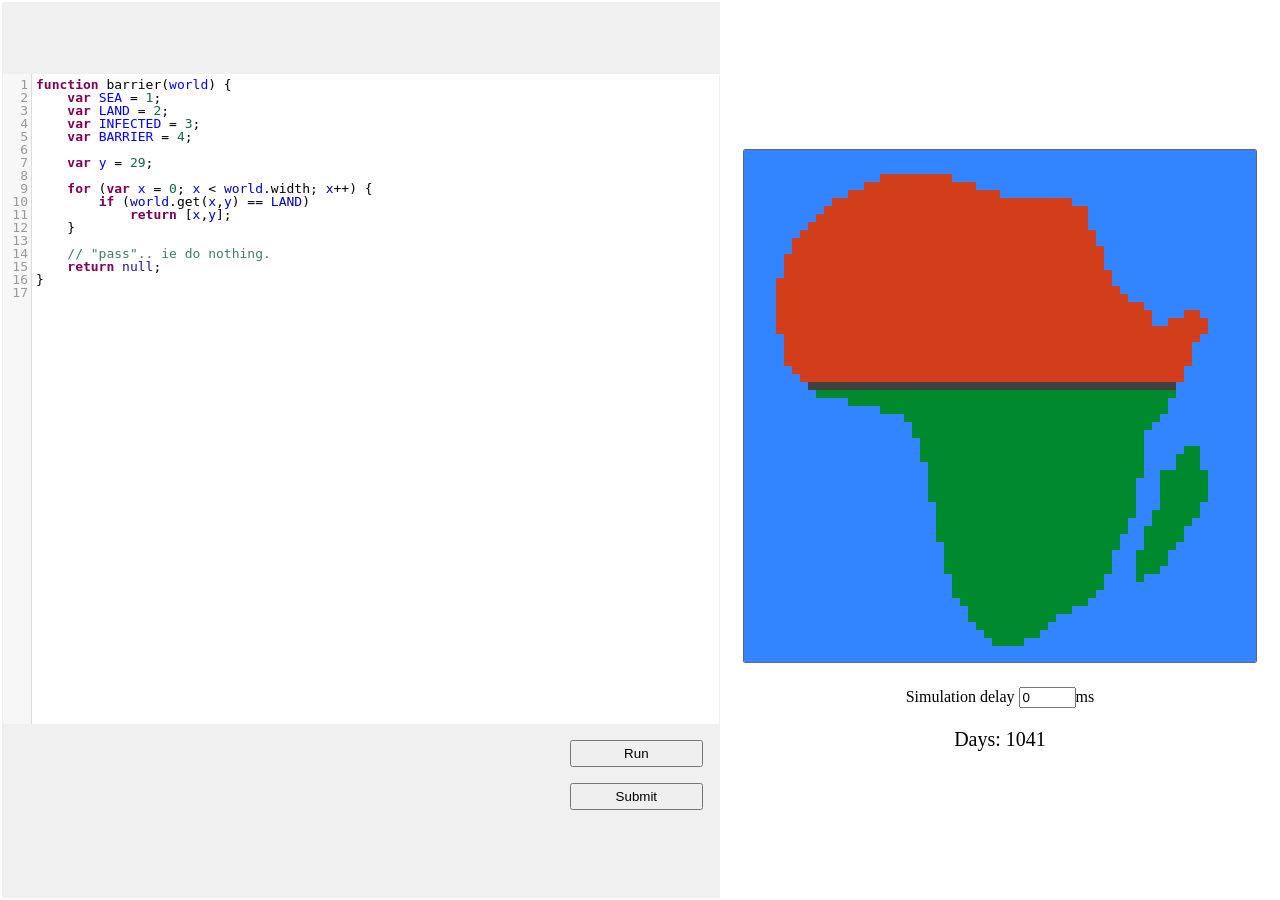
==== static/game.html @ 75bd3f2d "dd" ====
<!DOCTYPE HTML>

<head>
<script src='/static/jquery-2.0.3.min.js'></script>
<script src='/static/seedrandom.js'></script>
<script src='/static/engine.js'></script>
<script src='/static/codemirror/lib/codemirror.js'></script>
<script src='/static/codemirror/mode/javascript/javascript.js'></script>

<link rel="stylesheet" href="/static/develop.css"/>
<link rel="stylesheet" href="/static/codemirror/lib/codemirror.css">

<link rel="stylesheet" href="/static/codemirror/theme/ambiance.css">
<link rel="stylesheet" href="/static/codemirror/theme/eclipse.css">
<link rel="stylesheet" href="/static/codemirror/theme/elegant.css">
<link rel="stylesheet" href="/static/codemirror/theme/mdn-like.css">
<link rel="stylesheet" href="/static/codemirror/theme/monokai.css">
<link rel="stylesheet" href="/static/codemirror/theme/mbo.css">
<link rel="stylesheet" href="/static/codemirror/theme/neat.css">
<link rel="stylesheet" href="/static/codemirror/theme/neo.css">
<link rel="stylesheet" href="/static/codemirror/theme/paraiso-light.css">
<link rel="stylesheet" href="/static/codemirror/theme/xq-light.css">

</head>

<body onload="engine_onload()">
	<table style='height: 100%;'>
		<tr>
			<td class='codePane'>
				<textarea rows='200' id='codeArea'></textarea>
				<div class='btnDiv'><button id='run' class='btn'>Run</button></div>
				<div class='btnDiv'><button id='submit' class='btn'>Submit</button></div>
			</td>
			<td style='text-align: center'>
				<canvas id='map' class='map' width='512' height='512'></canvas>
				<div><label>Simulation delay <input id='pause' size='5' value='0'></input>ms</label></div>
				<div id='status' class='status'>&nbsp;</div>
			</td>
		</tr>
	</table>
</body>
---- static/develop.css ----
html {
	height: 100%;
}

body {
	height: 100%;
	margin: 0;
	padding: 0;
}

.codePane {
	width: 100em;			/* eats up all space not used by the other columns */
	height: 100%;
	background: #f0f0f0;
}

.map {
	margin: 20px;
	border: 1px solid #666;
	border-radius: 2px;
}

.btnDiv {
	text-align: right;
	margin: 1.0em;
}

.btn {
	height: 2.0em;
	width: 10em;
}

.status {
	margin: 1em;
	font-size: 15pt;
}
---- static/codemirror/lib/codemirror.css ----
/* BASICS */

.CodeMirror {
  /* Set height, width, borders, and global font properties here */
  font-family: monospace;
  height: 300px;
}
.CodeMirror-scroll {
  /* Set scrolling behaviour here */
  overflow: auto;
}

/* PADDING */

.CodeMirror-lines {
  padding: 4px 0; /* Vertical padding around content */
}
.CodeMirror pre {
  padding: 0 4px; /* Horizontal padding of content */
}

.CodeMirror-scrollbar-filler, .CodeMirror-gutter-filler {
  background-color: white; /* The little square between H and V scrollbars */
}

/* GUTTER */

.CodeMirror-gutters {
  border-right: 1px solid #ddd;
  background-color: #f7f7f7;
  white-space: nowrap;
}
.CodeMirror-linenumbers {}
.CodeMirror-linenumber {
  padding: 0 3px 0 5px;
  min-width: 20px;
  text-align: right;
  color: #999;
  -moz-box-sizing: content-box;
  box-sizing: content-box;
}

.CodeMirror-guttermarker { color: black; }
.CodeMirror-guttermarker-subtle { color: #999; }

/* CURSOR */

.CodeMirror div.CodeMirror-cursor {
  border-left: 1px solid black;
}
/* Shown when moving in bi-directional text */
.CodeMirror div.CodeMirror-secondarycursor {
  border-left: 1px solid silver;
}
.CodeMirror.cm-keymap-fat-cursor div.CodeMirror-cursor {
  width: auto;
  border: 0;
  background: #7e7;
}
.cm-animate-fat-cursor {
  width: auto;
  border: 0;
  -webkit-animation: blink 1.06s steps(1) infinite;
  -moz-animation: blink 1.06s steps(1) infinite;
  animation: blink 1.06s steps(1) infinite;
}
@-moz-keyframes blink {
  0% { background: #7e7; }
  50% { background: none; }
  100% { background: #7e7; }
}
@-webkit-keyframes blink {
  0% { background: #7e7; }
  50% { background: none; }
  100% { background: #7e7; }
}
@keyframes blink {
  0% { background: #7e7; }
  50% { background: none; }
  100% { background: #7e7; }
}

/* Can style cursor different in overwrite (non-insert) mode */
div.CodeMirror-overwrite div.CodeMirror-cursor {}

.cm-tab { display: inline-block; }

.CodeMirror-ruler {
  border-left: 1px solid #ccc;
  position: absolute;
}

/* DEFAULT THEME */

.cm-s-default .cm-keyword {color: #708;}
.cm-s-default .cm-atom {color: #219;}
.cm-s-default .cm-number {color: #164;}
.cm-s-default .cm-def {color: #00f;}
.cm-s-default .cm-variable,
.cm-s-default .cm-punctuation,
.cm-s-default .cm-property,
.cm-s-default .cm-operator {}
.cm-s-default .cm-variable-2 {color: #05a;}
.cm-s-default .cm-variable-3 {color: #085;}
.cm-s-default .cm-comment {color: #a50;}
.cm-s-default .cm-string {color: #a11;}
.cm-s-default .cm-string-2 {color: #f50;}
.cm-s-default .cm-meta {color: #555;}
.cm-s-default .cm-qualifier {color: #555;}
.cm-s-default .cm-builtin {color: #30a;}
.cm-s-default .cm-bracket {color: #997;}
.cm-s-default .cm-tag {color: #170;}
.cm-s-default .cm-attribute {color: #00c;}
.cm-s-default .cm-header {color: blue;}
.cm-s-default .cm-quote {color: #090;}
.cm-s-default .cm-hr {color: #999;}
.cm-s-default .cm-link {color: #00c;}

.cm-negative {color: #d44;}
.cm-positive {color: #292;}
.cm-header, .cm-strong {font-weight: bold;}
.cm-em {font-style: italic;}
.cm-link {text-decoration: underline;}

.cm-s-default .cm-error {color: #f00;}
.cm-invalidchar {color: #f00;}

/* Default styles for common addons */

div.CodeMirror span.CodeMirror-matchingbracket {color: #0f0;}
div.CodeMirror span.CodeMirror-nonmatchingbracket {color: #f22;}
.CodeMirror-matchingtag { background: rgba(255, 150, 0, .3); }
.CodeMirror-activeline-background {background: #e8f2ff;}

/* STOP */

/* The rest of this file contains styles related to the mechanics of
   the editor. You probably shouldn't touch them. */

.CodeMirror {
  line-height: 1;
  position: relative;
  overflow: hidden;
  background: white;
  color: black;
}

.CodeMirror-scroll {
  /* 30px is the magic margin used to hide the element's real scrollbars */
  /* See overflow: hidden in .CodeMirror */
  margin-bottom: -30px; margin-right: -30px;
  padding-bottom: 30px;
  height: 100%;
  outline: none; /* Prevent dragging from highlighting the element */
  position: relative;
  -moz-box-sizing: content-box;
  box-sizing: content-box;
}
.CodeMirror-sizer {
  position: relative;
  border-right: 30px solid transparent;
  -moz-box-sizing: content-box;
  box-sizing: content-box;
}

/* The fake, visible scrollbars. Used to force redraw during scrolling
   before actuall scrolling happens, thus preventing shaking and
   flickering artifacts. */
.CodeMirror-vscrollbar, .CodeMirror-hscrollbar, .CodeMirror-scrollbar-filler, .CodeMirror-gutter-filler {
  position: absolute;
  z-index: 6;
  display: none;
}
.CodeMirror-vscrollbar {
  right: 0; top: 0;
  overflow-x: hidden;
  overflow-y: scroll;
}
.CodeMirror-hscrollbar {
  bottom: 0; left: 0;
  overflow-y: hidden;
  overflow-x: scroll;
}
.CodeMirror-scrollbar-filler {
  right: 0; bottom: 0;
}
.CodeMirror-gutter-filler {
  left: 0; bottom: 0;
}

.CodeMirror-gutters {
  position: absolute; left: 0; top: 0;
  padding-bottom: 30px;
  z-index: 3;
}
.CodeMirror-gutter {
  white-space: normal;
  height: 100%;
  -moz-box-sizing: content-box;
  box-sizing: content-box;
  padding-bottom: 30px;
  margin-bottom: -32px;
  display: inline-block;
  /* Hack to make IE7 behave */
  *zoom:1;
  *display:inline;
}
.CodeMirror-gutter-elt {
  position: absolute;
  cursor: default;
  z-index: 4;
}

.CodeMirror-lines {
  cursor: text;
}
.CodeMirror pre {
  /* Reset some styles that the rest of the page might have set */
  -moz-border-radius: 0; -webkit-border-radius: 0; border-radius: 0;
  border-width: 0;
  background: transparent;
  font-family: inherit;
  font-size: inherit;
  margin: 0;
  white-space: pre;
  word-wrap: normal;
  line-height: inherit;
  color: inherit;
  z-index: 2;
  position: relative;
  overflow: visible;
}
.CodeMirror-wrap pre {
  word-wrap: break-word;
  white-space: pre-wrap;
  word-break: normal;
}

.CodeMirror-linebackground {
  position: absolute;
  left: 0; right: 0; top: 0; bottom: 0;
  z-index: 0;
}

.CodeMirror-linewidget {
  position: relative;
  z-index: 2;
  overflow: auto;
}

.CodeMirror-widget {}

.CodeMirror-wrap .CodeMirror-scroll {
  overflow-x: hidden;
}

.CodeMirror-measure {
  position: absolute;
  width: 100%;
  height: 0;
  overflow: hidden;
  visibility: hidden;
}
.CodeMirror-measure pre { position: static; }

.CodeMirror div.CodeMirror-cursor {
  position: absolute;
  border-right: none;
  width: 0;
}

div.CodeMirror-cursors {
  visibility: hidden;
  position: relative;
  z-index: 1;
}
.CodeMirror-focused div.CodeMirror-cursors {
  visibility: visible;
}

.CodeMirror-selected { background: #d9d9d9; }
.CodeMirror-focused .CodeMirror-selected { background: #d7d4f0; }
.CodeMirror-crosshair { cursor: crosshair; }

.cm-searching {
  background: #ffa;
  background: rgba(255, 255, 0, .4);
}

/* IE7 hack to prevent it from returning funny offsetTops on the spans */
.CodeMirror span { *vertical-align: text-bottom; }

/* Used to force a border model for a node */
.cm-force-border { padding-right: .1px; }

@media print {
  /* Hide the cursor when printing */
  .CodeMirror div.CodeMirror-cursors {
    visibility: hidden;
  }
}
---- static/codemirror/theme/ambiance.css ----
/* ambiance theme for codemirror */

/* Color scheme */

.cm-s-ambiance .cm-keyword { color: #cda869; }
.cm-s-ambiance .cm-atom { color: #CF7EA9; }
.cm-s-ambiance .cm-number { color: #78CF8A; }
.cm-s-ambiance .cm-def { color: #aac6e3; }
.cm-s-ambiance .cm-variable { color: #ffb795; }
.cm-s-ambiance .cm-variable-2 { color: #eed1b3; }
.cm-s-ambiance .cm-variable-3 { color: #faded3; }
.cm-s-ambiance .cm-property { color: #eed1b3; }
.cm-s-ambiance .cm-operator {color: #fa8d6a;}
.cm-s-ambiance .cm-comment { color: #555; font-style:italic; }
.cm-s-ambiance .cm-string { color: #8f9d6a; }
.cm-s-ambiance .cm-string-2 { color: #9d937c; }
.cm-s-ambiance .cm-meta { color: #D2A8A1; }
.cm-s-ambiance .cm-qualifier { color: yellow; }
.cm-s-ambiance .cm-builtin { color: #9999cc; }
.cm-s-ambiance .cm-bracket { color: #24C2C7; }
.cm-s-ambiance .cm-tag { color: #fee4ff }
.cm-s-ambiance .cm-attribute {  color: #9B859D; }
.cm-s-ambiance .cm-header {color: blue;}
.cm-s-ambiance .cm-quote { color: #24C2C7; }
.cm-s-ambiance .cm-hr { color: pink; }
.cm-s-ambiance .cm-link { color: #F4C20B; }
.cm-s-ambiance .cm-special { color: #FF9D00; }
.cm-s-ambiance .cm-error { color: #AF2018; }

.cm-s-ambiance .CodeMirror-matchingbracket { color: #0f0; }
.cm-s-ambiance .CodeMirror-nonmatchingbracket { color: #f22; }

.cm-s-ambiance .CodeMirror-selected {
  background: rgba(255, 255, 255, 0.15);
}
.cm-s-ambiance.CodeMirror-focused .CodeMirror-selected {
  background: rgba(255, 255, 255, 0.10);
}

/* Editor styling */

.cm-s-ambiance.CodeMirror {
  line-height: 1.40em;
  color: #E6E1DC;
  background-color: #202020;
  -webkit-box-shadow: inset 0 0 10px black;
  -moz-box-shadow: inset 0 0 10px black;
  box-shadow: inset 0 0 10px black;
}

.cm-s-ambiance .CodeMirror-gutters {
  background: #3D3D3D;
  border-right: 1px solid #4D4D4D;
  box-shadow: 0 10px 20px black;
}

.cm-s-ambiance .CodeMirror-linenumber {
  text-shadow: 0px 1px 1px #4d4d4d;
  color: #111;
  padding: 0 5px;
}

.cm-s-ambiance .CodeMirror-guttermarker { color: #aaa; }
.cm-s-ambiance .CodeMirror-guttermarker-subtle { color: #111; }

.cm-s-ambiance .CodeMirror-lines .CodeMirror-cursor {
  border-left: 1px solid #7991E8;
}

.cm-s-ambiance .CodeMirror-activeline-background {
  background: none repeat scroll 0% 0% rgba(255, 255, 255, 0.031);
}

.cm-s-ambiance.CodeMirror,
.cm-s-ambiance .CodeMirror-gutters {
  background-image: url("[data-uri]");
}
---- static/codemirror/theme/eclipse.css ----
.cm-s-eclipse span.cm-meta {color: #FF1717;}
.cm-s-eclipse span.cm-keyword { line-height: 1em; font-weight: bold; color: #7F0055; }
.cm-s-eclipse span.cm-atom {color: #219;}
.cm-s-eclipse span.cm-number {color: #164;}
.cm-s-eclipse span.cm-def {color: #00f;}
.cm-s-eclipse span.cm-variable {color: black;}
.cm-s-eclipse span.cm-variable-2 {color: #0000C0;}
.cm-s-eclipse span.cm-variable-3 {color: #0000C0;}
.cm-s-eclipse span.cm-property {color: black;}
.cm-s-eclipse span.cm-operator {color: black;}
.cm-s-eclipse span.cm-comment {color: #3F7F5F;}
.cm-s-eclipse span.cm-string {color: #2A00FF;}
.cm-s-eclipse span.cm-string-2 {color: #f50;}
.cm-s-eclipse span.cm-qualifier {color: #555;}
.cm-s-eclipse span.cm-builtin {color: #30a;}
.cm-s-eclipse span.cm-bracket {color: #cc7;}
.cm-s-eclipse span.cm-tag {color: #170;}
.cm-s-eclipse span.cm-attribute {color: #00c;}
.cm-s-eclipse span.cm-link {color: #219;}
.cm-s-eclipse span.cm-error {color: #f00;}

.cm-s-eclipse .CodeMirror-activeline-background {background: #e8f2ff !important;}
.cm-s-eclipse .CodeMirror-matchingbracket {outline:1px solid grey; color:black !important;}
---- static/codemirror/theme/elegant.css ----
.cm-s-elegant span.cm-number, .cm-s-elegant span.cm-string, .cm-s-elegant span.cm-atom {color: #762;}
.cm-s-elegant span.cm-comment {color: #262; font-style: italic; line-height: 1em;}
.cm-s-elegant span.cm-meta {color: #555; font-style: italic; line-height: 1em;}
.cm-s-elegant span.cm-variable {color: black;}
.cm-s-elegant span.cm-variable-2 {color: #b11;}
.cm-s-elegant span.cm-qualifier {color: #555;}
.cm-s-elegant span.cm-keyword {color: #730;}
.cm-s-elegant span.cm-builtin {color: #30a;}
.cm-s-elegant span.cm-link {color: #762;}
.cm-s-elegant span.cm-error {background-color: #fdd;}

.cm-s-elegant .CodeMirror-activeline-background {background: #e8f2ff !important;}
.cm-s-elegant .CodeMirror-matchingbracket {outline:1px solid grey; color:black !important;}
---- static/codemirror/theme/mdn-like.css ----
/*
  MDN-LIKE Theme - Mozilla
  Ported to CodeMirror by Peter Kroon <plakroon@gmail.com>
  Report bugs/issues here: https://github.com/marijnh/CodeMirror/issues
  GitHub: @peterkroon

  The mdn-like theme is inspired on the displayed code examples at: https://developer.mozilla.org/en-US/docs/Web/CSS/animation

*/
.cm-s-mdn-like.CodeMirror { color: #999; background-color: #fff; }
.cm-s-mdn-like .CodeMirror-selected { background: #cfc !important; }

.cm-s-mdn-like .CodeMirror-gutters { background: #f8f8f8; border-left: 6px solid rgba(0,83,159,0.65); color: #333; }
.cm-s-mdn-like .CodeMirror-linenumber { color: #aaa; margin-left: 3px; }
div.cm-s-mdn-like .CodeMirror-cursor { border-left: 2px solid #222; }

.cm-s-mdn-like .cm-keyword {  color: #6262FF; }
.cm-s-mdn-like .cm-atom { color: #F90; }
.cm-s-mdn-like .cm-number { color:  #ca7841; }
.cm-s-mdn-like .cm-def { color: #8DA6CE; }
.cm-s-mdn-like span.cm-variable-2, .cm-s-mdn-like span.cm-tag { color: #690; }
.cm-s-mdn-like span.cm-variable-3, .cm-s-mdn-like span.cm-def { color: #07a; }

.cm-s-mdn-like .cm-variable { color: #07a; }
.cm-s-mdn-like .cm-property { color: #905; }
.cm-s-mdn-like .cm-qualifier { color: #690; }

.cm-s-mdn-like .cm-operator { color: #cda869; }
.cm-s-mdn-like .cm-comment { color:#777; font-weight:normal; }
.cm-s-mdn-like .cm-string { color:#07a; font-style:italic; }
.cm-s-mdn-like .cm-string-2 { color:#bd6b18; } /*?*/
.cm-s-mdn-like .cm-meta { color: #000; } /*?*/
.cm-s-mdn-like .cm-builtin { color: #9B7536; } /*?*/
.cm-s-mdn-like .cm-tag { color: #997643; }
.cm-s-mdn-like .cm-attribute { color: #d6bb6d; } /*?*/
.cm-s-mdn-like .cm-header { color: #FF6400; }
.cm-s-mdn-like .cm-hr { color: #AEAEAE; }
.cm-s-mdn-like .cm-link {   color:#ad9361; font-style:italic; text-decoration:none; }
.cm-s-mdn-like .cm-error { border-bottom: 1px solid red; }

div.cm-s-mdn-like .CodeMirror-activeline-background {background: #efefff;}
div.cm-s-mdn-like span.CodeMirror-matchingbracket {outline:1px solid grey; color: inherit;}

.cm-s-mdn-like.CodeMirror { background-image: url([data-uri]); }
---- static/codemirror/theme/monokai.css ----
/* Based on Sublime Text's Monokai theme */

.cm-s-monokai.CodeMirror {background: #272822; color: #f8f8f2;}
.cm-s-monokai div.CodeMirror-selected {background: #49483E !important;}
.cm-s-monokai .CodeMirror-gutters {background: #272822; border-right: 0px;}
.cm-s-monokai .CodeMirror-guttermarker { color: white; }
.cm-s-monokai .CodeMirror-guttermarker-subtle { color: #d0d0d0; }
.cm-s-monokai .CodeMirror-linenumber {color: #d0d0d0;}
.cm-s-monokai .CodeMirror-cursor {border-left: 1px solid #f8f8f0 !important;}

.cm-s-monokai span.cm-comment {color: #75715e;}
.cm-s-monokai span.cm-atom {color: #ae81ff;}
.cm-s-monokai span.cm-number {color: #ae81ff;}

.cm-s-monokai span.cm-property, .cm-s-monokai span.cm-attribute {color: #a6e22e;}
.cm-s-monokai span.cm-keyword {color: #f92672;}
.cm-s-monokai span.cm-string {color: #e6db74;}

.cm-s-monokai span.cm-variable {color: #a6e22e;}
.cm-s-monokai span.cm-variable-2 {color: #9effff;}
.cm-s-monokai span.cm-def {color: #fd971f;}
.cm-s-monokai span.cm-bracket {color: #f8f8f2;}
.cm-s-monokai span.cm-tag {color: #f92672;}
.cm-s-monokai span.cm-link {color: #ae81ff;}
.cm-s-monokai span.cm-error {background: #f92672; color: #f8f8f0;}

.cm-s-monokai .CodeMirror-activeline-background {background: #373831 !important;}
.cm-s-monokai .CodeMirror-matchingbracket {
  text-decoration: underline;
  color: white !important;
}
---- static/codemirror/theme/mbo.css ----
/* Based on mbonaci's Brackets mbo theme */

.cm-s-mbo.CodeMirror {background: #2c2c2c; color: #ffffe9;}
.cm-s-mbo div.CodeMirror-selected {background: #716C62 !important;}
.cm-s-mbo .CodeMirror-gutters {background: #4e4e4e; border-right: 0px;}
.cm-s-mbo .CodeMirror-guttermarker { color: white; }
.cm-s-mbo .CodeMirror-guttermarker-subtle { color: grey; }
.cm-s-mbo .CodeMirror-linenumber {color: #dadada;}
.cm-s-mbo .CodeMirror-cursor {border-left: 1px solid #ffffec !important;}

.cm-s-mbo span.cm-comment {color: #95958a;}
.cm-s-mbo span.cm-atom {color: #00a8c6;}
.cm-s-mbo span.cm-number {color: #00a8c6;}

.cm-s-mbo span.cm-property, .cm-s-mbo span.cm-attribute {color: #9ddfe9;}
.cm-s-mbo span.cm-keyword {color: #ffb928;}
.cm-s-mbo span.cm-string {color: #ffcf6c;}

.cm-s-mbo span.cm-variable {color: #ffffec;}
.cm-s-mbo span.cm-variable-2 {color: #00a8c6;}
.cm-s-mbo span.cm-def {color: #ffffec;}
.cm-s-mbo span.cm-bracket {color: #fffffc; font-weight: bold;}
.cm-s-mbo span.cm-tag {color: #9ddfe9;}
.cm-s-mbo span.cm-link {color: #f54b07;}
.cm-s-mbo span.cm-error {border-bottom: #636363; color: #ffffec;}

.cm-s-mbo .CodeMirror-activeline-background {background: #494b41 !important;}
.cm-s-mbo .CodeMirror-matchingbracket {
  text-decoration: underline;
  color: #f5e107 !important;
 }
 
.cm-s-mbo .CodeMirror-matchingtag { background: rgba(255, 255, 255, .37); }

.cm-s-mbo span.cm-searching {
  background-color: none;
  background: none;
  box-shadow: 0 0 0 1px #ffffec;
}
---- static/codemirror/theme/neat.css ----
.cm-s-neat span.cm-comment { color: #a86; }
.cm-s-neat span.cm-keyword { line-height: 1em; font-weight: bold; color: blue; }
.cm-s-neat span.cm-string { color: #a22; }
.cm-s-neat span.cm-builtin { line-height: 1em; font-weight: bold; color: #077; }
.cm-s-neat span.cm-special { line-height: 1em; font-weight: bold; color: #0aa; }
.cm-s-neat span.cm-variable { color: black; }
.cm-s-neat span.cm-number, .cm-s-neat span.cm-atom { color: #3a3; }
.cm-s-neat span.cm-meta {color: #555;}
.cm-s-neat span.cm-link { color: #3a3; }

.cm-s-neat .CodeMirror-activeline-background {background: #e8f2ff !important;}
.cm-s-neat .CodeMirror-matchingbracket {outline:1px solid grey; color:black !important;}
---- static/codemirror/theme/neo.css ----
/* neo theme for codemirror */

/* Color scheme */

.cm-s-neo.CodeMirror {
  background-color:#ffffff;
  color:#2e383c;
  line-height:1.4375;
}
.cm-s-neo .cm-comment {color:#75787b}
.cm-s-neo .cm-keyword, .cm-s-neo .cm-property {color:#1d75b3}
.cm-s-neo .cm-atom,.cm-s-neo .cm-number {color:#75438a}
.cm-s-neo .cm-node,.cm-s-neo .cm-tag {color:#9c3328}
.cm-s-neo .cm-string {color:#b35e14}
.cm-s-neo .cm-variable,.cm-s-neo .cm-qualifier {color:#047d65}


/* Editor styling */

.cm-s-neo pre {
  padding:0;
}

.cm-s-neo .CodeMirror-gutters {
  border:none;
  border-right:10px solid transparent;
  background-color:transparent;
}

.cm-s-neo .CodeMirror-linenumber {
  padding:0;
  color:#e0e2e5;
}

.cm-s-neo .CodeMirror-guttermarker { color: #1d75b3; }
.cm-s-neo .CodeMirror-guttermarker-subtle { color: #e0e2e5; }

.cm-s-neo div.CodeMirror-cursor {
  width: auto;
  border: 0;
  background: rgba(155,157,162,0.37);
  z-index: 1;
}
---- static/codemirror/theme/paraiso-light.css ----
/*

    Name:       Paraíso (Light)
    Author:     Jan T. Sott

    Color scheme by Jan T. Sott (https://github.com/idleberg/Paraiso-CodeMirror)
    Inspired by the art of Rubens LP (http://www.rubenslp.com.br)

*/

.cm-s-paraiso-light.CodeMirror {background: #e7e9db; color: #41323f;}
.cm-s-paraiso-light div.CodeMirror-selected {background: #b9b6b0 !important;}
.cm-s-paraiso-light .CodeMirror-gutters {background: #e7e9db; border-right: 0px;}
.cm-s-paraiso-light .CodeMirror-guttermarker { color: black; }
.cm-s-paraiso-light .CodeMirror-guttermarker-subtle { color: #8d8687; }
.cm-s-paraiso-light .CodeMirror-linenumber {color: #8d8687;}
.cm-s-paraiso-light .CodeMirror-cursor {border-left: 1px solid #776e71 !important;}

.cm-s-paraiso-light span.cm-comment {color: #e96ba8;}
.cm-s-paraiso-light span.cm-atom {color: #815ba4;}
.cm-s-paraiso-light span.cm-number {color: #815ba4;}

.cm-s-paraiso-light span.cm-property, .cm-s-paraiso-light span.cm-attribute {color: #48b685;}
.cm-s-paraiso-light span.cm-keyword {color: #ef6155;}
.cm-s-paraiso-light span.cm-string {color: #fec418;}

.cm-s-paraiso-light span.cm-variable {color: #48b685;}
.cm-s-paraiso-light span.cm-variable-2 {color: #06b6ef;}
.cm-s-paraiso-light span.cm-def {color: #f99b15;}
.cm-s-paraiso-light span.cm-bracket {color: #41323f;}
.cm-s-paraiso-light span.cm-tag {color: #ef6155;}
.cm-s-paraiso-light span.cm-link {color: #815ba4;}
.cm-s-paraiso-light span.cm-error {background: #ef6155; color: #776e71;}

.cm-s-paraiso-light .CodeMirror-activeline-background {background: #CFD1C4 !important;}
.cm-s-paraiso-light .CodeMirror-matchingbracket { text-decoration: underline; color: white !important;}
---- static/codemirror/theme/xq-light.css ----
/*
Copyright (C) 2011 by MarkLogic Corporation
Author: Mike Brevoort <mike@brevoort.com>

Permission is hereby granted, free of charge, to any person obtaining a copy
of this software and associated documentation files (the "Software"), to deal
in the Software without restriction, including without limitation the rights
to use, copy, modify, merge, publish, distribute, sublicense, and/or sell
copies of the Software, and to permit persons to whom the Software is
furnished to do so, subject to the following conditions:

The above copyright notice and this permission notice shall be included in
all copies or substantial portions of the Software.

THE SOFTWARE IS PROVIDED "AS IS", WITHOUT WARRANTY OF ANY KIND, EXPRESS OR
IMPLIED, INCLUDING BUT NOT LIMITED TO THE WARRANTIES OF MERCHANTABILITY,
FITNESS FOR A PARTICULAR PURPOSE AND NONINFRINGEMENT. IN NO EVENT SHALL THE
AUTHORS OR COPYRIGHT HOLDERS BE LIABLE FOR ANY CLAIM, DAMAGES OR OTHER
LIABILITY, WHETHER IN AN ACTION OF CONTRACT, TORT OR OTHERWISE, ARISING FROM,
OUT OF OR IN CONNECTION WITH THE SOFTWARE OR THE USE OR OTHER DEALINGS IN
THE SOFTWARE.
*/
.cm-s-xq-light span.cm-keyword {line-height: 1em; font-weight: bold; color: #5A5CAD; }
.cm-s-xq-light span.cm-atom {color: #6C8CD5;}
.cm-s-xq-light span.cm-number {color: #164;}
.cm-s-xq-light span.cm-def {text-decoration:underline;}
.cm-s-xq-light span.cm-variable {color: black; }
.cm-s-xq-light span.cm-variable-2 {color:black;}
.cm-s-xq-light span.cm-variable-3 {color: black; }
.cm-s-xq-light span.cm-property {}
.cm-s-xq-light span.cm-operator {}
.cm-s-xq-light span.cm-comment {color: #0080FF; font-style: italic;}
.cm-s-xq-light span.cm-string {color: red;}
.cm-s-xq-light span.cm-meta {color: yellow;}
.cm-s-xq-light span.cm-qualifier {color: grey}
.cm-s-xq-light span.cm-builtin {color: #7EA656;}
.cm-s-xq-light span.cm-bracket {color: #cc7;}
.cm-s-xq-light span.cm-tag {color: #3F7F7F;}
.cm-s-xq-light span.cm-attribute {color: #7F007F;}
.cm-s-xq-light span.cm-error {color: #f00;}

.cm-s-xq-light .CodeMirror-activeline-background {background: #e8f2ff !important;}
.cm-s-xq-light .CodeMirror-matchingbracket {outline:1px solid grey;color:black !important;background:yellow;}
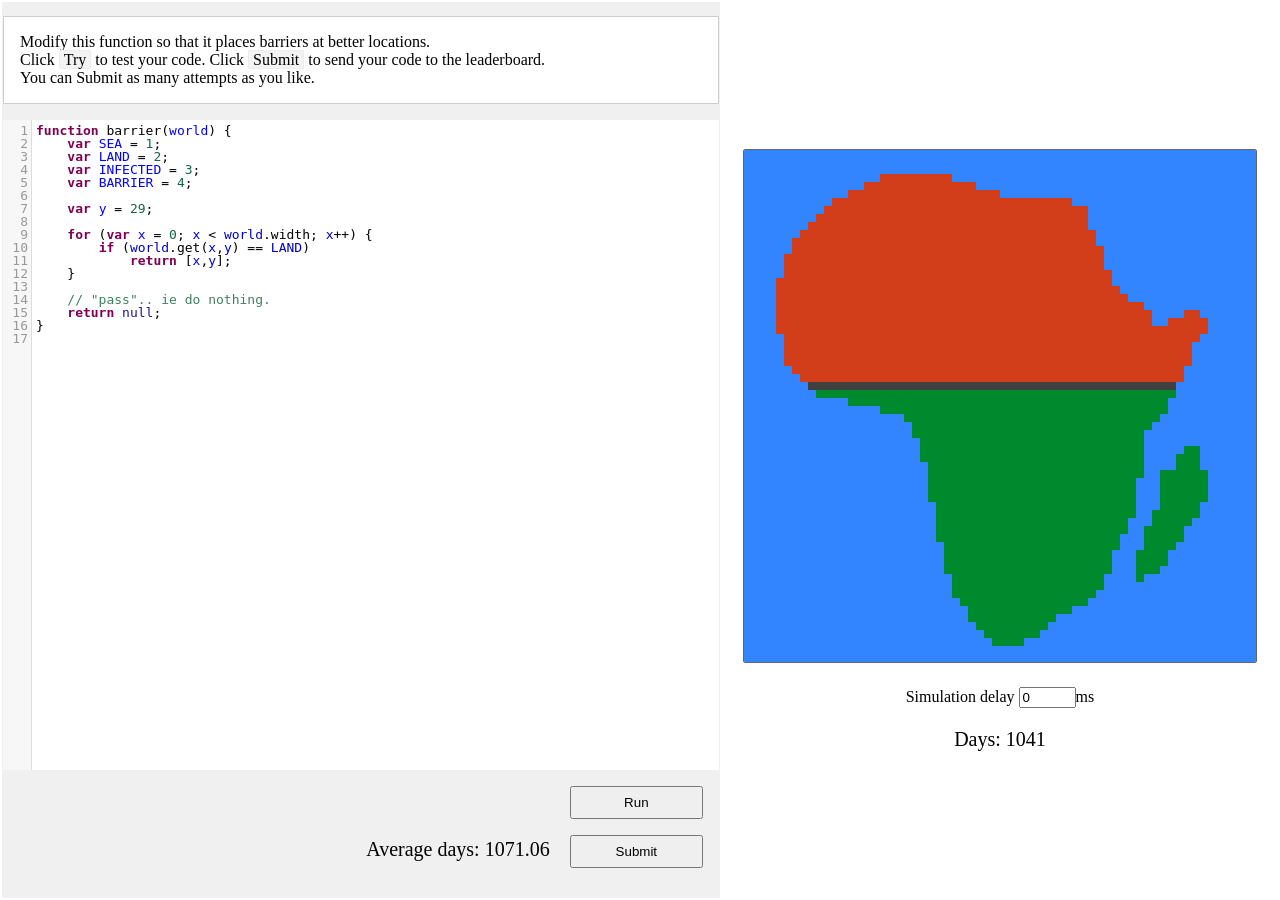
==== commit 5f128cfb: "localstorage etc" ====
--- a/static/game.html
+++ b/static/game.html
@@ -27,14 +27,20 @@
 	<table style='height: 100%;'>
 		<tr>
 			<td class='codePane'>
+				<div class='instructions'>
+					Modify this function so that it places barriers at better locations.<br/>
+					Click <code>Try</code> to test your code.
+					Click <code>Submit</code> to send your code to the leaderboard.<br/>
+					You can Submit as many attempts as you like.
+				</div>
 				<textarea rows='200' id='codeArea'></textarea>
 				<div class='btnDiv'><button id='run' class='btn'>Run</button></div>
-				<div class='btnDiv'><button id='submit' class='btn'>Submit</button></div>
+				<div class='btnDiv'><div id='status2' class='status2'>&nbsp;</div><button id='submit' class='btn'>Submit</button></div>
 			</td>
 			<td style='text-align: center'>
 				<canvas id='map' class='map' width='512' height='512'></canvas>
 				<div><label>Simulation delay <input id='pause' size='5' value='0'></input>ms</label></div>
-				<div id='status' class='status'>&nbsp;</div>
+				<div id='status1' class='status1'>&nbsp;</div>
 			</td>
 		</tr>
 	</table>
--- a/static/develop.css
+++ b/static/develop.css
@@ -1,11 +1,28 @@
 html {
 	height: 100%;
+	font-family: Verdana;
 }
 
 body {
 	height: 100%;
 	margin: 0;
 	padding: 0;
+}
+
+.instructions {
+	background: #fff;
+	padding: 1em;
+	margin-bottom: 1em;
+	border: 1px solid #ccc;
+	border-radius: 1px;
+}
+
+.instructions code {
+	font-family: Verdana;
+	background: #f3f3f3;
+	padding: 0px 4px 0px 4px;
+	border-radius: 2px;
+	border: 1px solid #ececec;
 }
 
 .codePane {
@@ -26,11 +43,18 @@
 }
 
 .btn {
-	height: 2.0em;
+	height: 2.5em;
 	width: 10em;
 }
 
-.status {
+.status1 {
 	margin: 1em;
 	font-size: 15pt;
+}
+
+.status2 {
+	display: inline-block;
+	width: 15em;
+	margin: 0em 1em;
+	font-size: 15pt;
 }
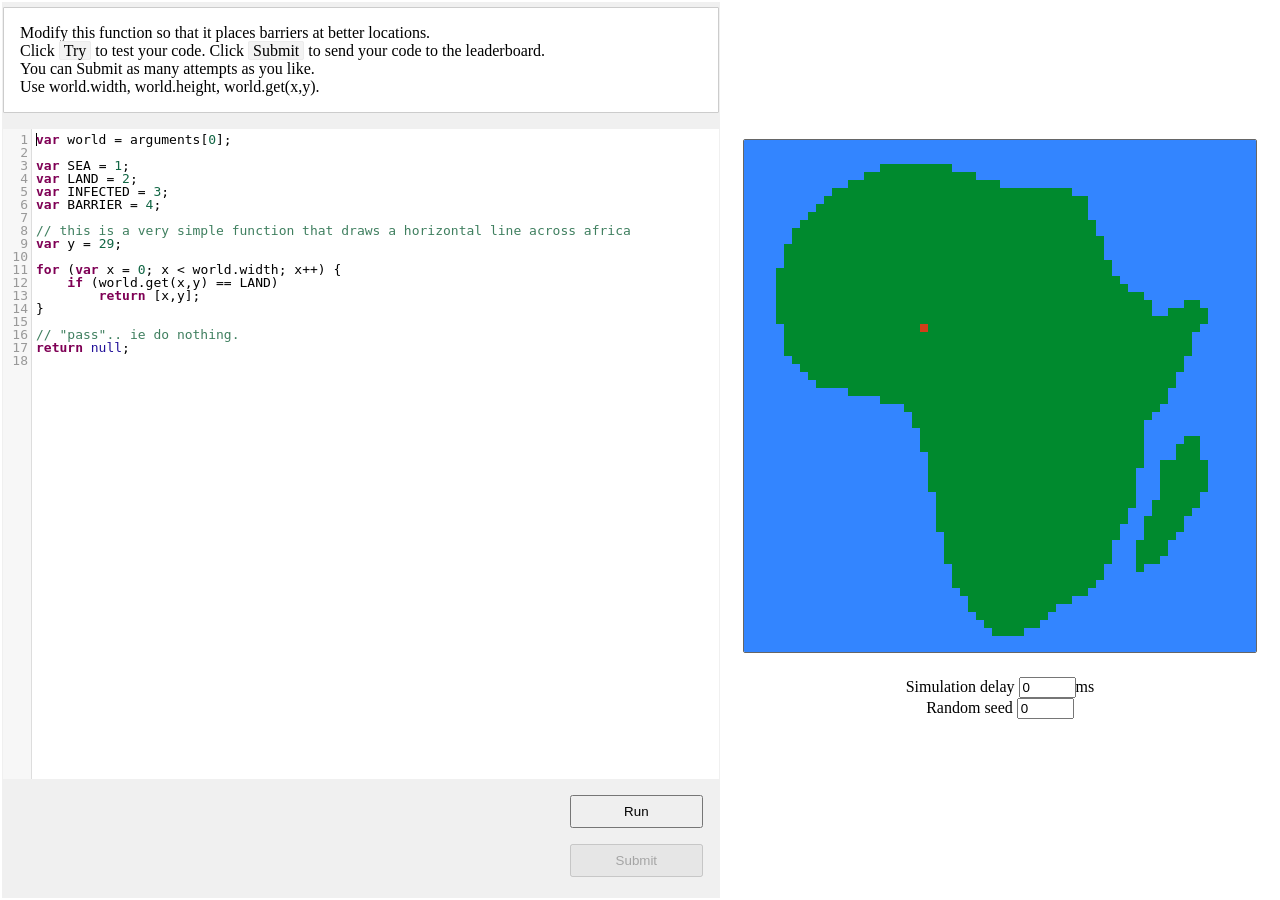
==== commit 8fc1631c: "Improve speed of simulation engine" ====
--- a/static/game.html
+++ b/static/game.html
@@ -32,6 +32,8 @@
 					Click <code>Try</code> to test your code.
 					Click <code>Submit</code> to send your code to the leaderboard.<br/>
 					You can Submit as many attempts as you like.
+					<br/>
+					Use world.width, world.height, world.get(x,y).
 				</div>
 				<textarea rows='200' id='codeArea'></textarea>
 				<div class='btnDiv'><button id='run' class='btn'>Run</button></div>
@@ -40,6 +42,7 @@
 			<td style='text-align: center'>
 				<canvas id='map' class='map' width='512' height='512'></canvas>
 				<div><label>Simulation delay <input id='pause' size='5' value='0'></input>ms</label></div>
+				<div><label>Random seed <input id='seed' size='5' value='0'></input></label></div>
 				<div id='status1' class='status1'>&nbsp;</div>
 			</td>
 		</tr>
--- a/static/develop.css
+++ b/static/develop.css
@@ -54,7 +54,7 @@
 
 .status2 {
 	display: inline-block;
-	width: 15em;
+	width: 25em;
 	margin: 0em 1em;
 	font-size: 15pt;
 }
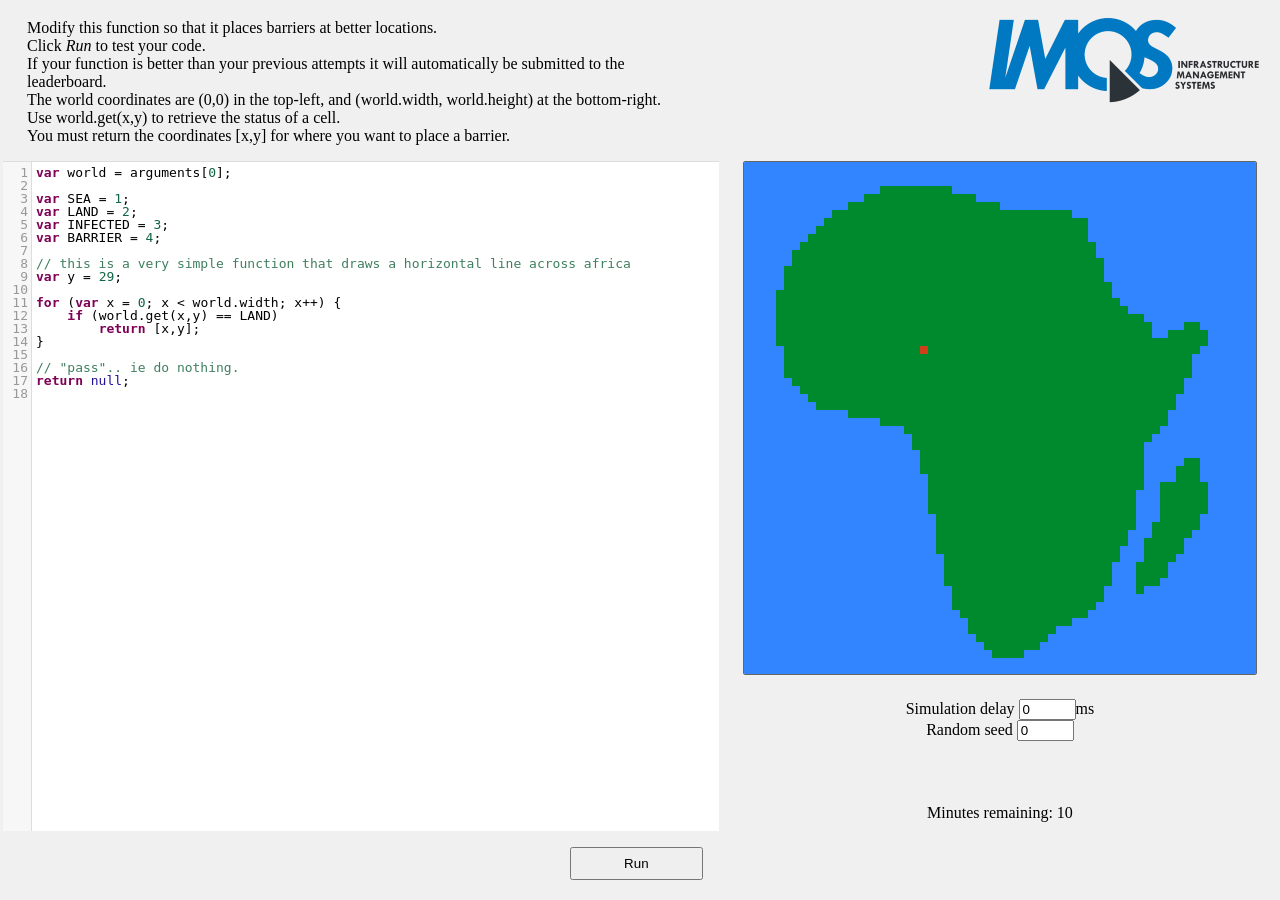
==== commit 8c0d4c9d: "add logo, timer" ====
--- a/static/game.html
+++ b/static/game.html
@@ -24,26 +24,33 @@
 </head>
 
 <body onload="engine_onload()">
-	<table style='height: 100%;'>
+	<table class='bigtable'>
 		<tr>
 			<td class='codePane'>
-				<div class='instructions'>
+				<div id='instructions' class='instructions'>
 					Modify this function so that it places barriers at better locations.<br/>
-					Click <code>Try</code> to test your code.
-					Click <code>Submit</code> to send your code to the leaderboard.<br/>
-					You can Submit as many attempts as you like.
+					Click <em>Run</em> to test your code.<br/>
+					If your function is better than your previous attempts it will automatically be submitted to the leaderboard.
 					<br/>
-					Use world.width, world.height, world.get(x,y).
+					The world coordinates are (0,0) in the top-left, and (world.width, world.height) at the bottom-right.<br/>
+					Use world.get(x,y) to retrieve the status of a cell.
+					<br/>
+					You must return the coordinates [x,y] for where you want to place a barrier.
 				</div>
+				<div style='height: 1px; background: #ddd'></div>
 				<textarea rows='200' id='codeArea'></textarea>
-				<div class='btnDiv'><button id='run' class='btn'>Run</button></div>
-				<div class='btnDiv'><div id='status2' class='status2'>&nbsp;</div><button id='submit' class='btn'>Submit</button></div>
+				<div id='submitPanel'>
+					<div class='btnDiv'><div id='status2' class='status2'>&nbsp;</div><button id='run' class='btn'>Run</button></div>
+					<!-- <div class='btnDiv'><div id='status2' class='status2'>&nbsp;</div><button id='submit' class='btn'>Submit</button></div> -->
+				</div>
 			</td>
-			<td style='text-align: center'>
+			<td class='mapPane'>
+				<div class='logo-outer'><div id='logo' class='logo'></div></div>
 				<canvas id='map' class='map' width='512' height='512'></canvas>
 				<div><label>Simulation delay <input id='pause' size='5' value='0'></input>ms</label></div>
 				<div><label>Random seed <input id='seed' size='5' value='0'></input></label></div>
 				<div id='status1' class='status1'>&nbsp;</div>
+				<div id='timer' class='timer'>&nbsp;</div>
 			</td>
 		</tr>
 	</table>
--- a/static/develop.css
+++ b/static/develop.css
@@ -9,12 +9,38 @@
 	padding: 0;
 }
 
+.modal {
+	z-index: 100;
+	position: fixed;
+	left: 0;
+	top: 0;
+	width: 100%;
+	height: 100%;
+	background: rgba(255,255,255, 0.65);
+}
+
+.modal-inner {
+	text-align: center;
+	width: 600px;
+	margin-left: auto;
+	margin-right: auto;
+	position: relative;
+	top: 350px;
+}
+
+.game-over {
+	font-size: 5em;
+}
+
+.try-again {
+	font-size: 3em;
+	text-decoration: none;
+}
+
+
 .instructions {
-	background: #fff;
-	padding: 1em;
-	margin-bottom: 1em;
-	border: 1px solid #ccc;
-	border-radius: 1px;
+	background: #f0f0f0;
+	padding: 1em 1.5em;
 }
 
 .instructions code {
@@ -25,10 +51,43 @@
 	border: 1px solid #ececec;
 }
 
+/*
+.CodeMirror {
+	-webkit-box-sizing: border-box;
+	box-sizing: border-box;
+}
+*/
+
+.bigtable {
+	background: #f0f0f0;
+	height: 100%;
+}
+
 .codePane {
+	background: #f0f0f0;
 	width: 100em;			/* eats up all space not used by the other columns */
 	height: 100%;
+	vertical-align: top;
+}
+
+.mapPane {
 	background: #f0f0f0;
+	vertical-align: top;
+	text-align: center;
+}
+
+.logo-outer {
+	text-align: right;
+	display: inline-block;
+	width: 100%;
+}
+
+.logo {
+	width: 300px;
+	height: 104px;
+	background-image: url("/static/logo-small.png");
+	margin-bottom: 30px;
+	display: inline-block;
 }
 
 .map {
@@ -55,6 +114,50 @@
 .status2 {
 	display: inline-block;
 	width: 25em;
-	margin: 0em 1em;
-	font-size: 15pt;
+	margin: 0em 2em;
+	font-size: 12pt;
+}
+
+.leaderboard-table {
+	width:100%;
+	height:100%;
+	margin: 0 auto;
+	max-width: 700px;
+	border: none;
+}
+
+.leaderboard-tbody {
+	width:100%;
+	height:100%;
+}
+
+.leaderboard-row {
+	width:100%;
+	height: 10%;
+	vertical-align: top;
+}
+
+.leaderboard-map {
+	vertical-align: middle;
+	border-bottom: 1px solid darkgray;
+}
+
+.leaderboard-map-canvas {
+	width: 120px;
+	height: 120px;
+}
+
+.leaderboard-name {
+	font-size: 50px;
+	vertical-align: middle;
+	color:gray;
+	border-bottom: 1px solid darkgray;
+}
+
+.leaderboard-score {
+	font-size: 50px;
+	vertical-align: middle;
+	color:gray;
+	border-bottom: 1px solid darkgray;
+	text-align: center;
 }
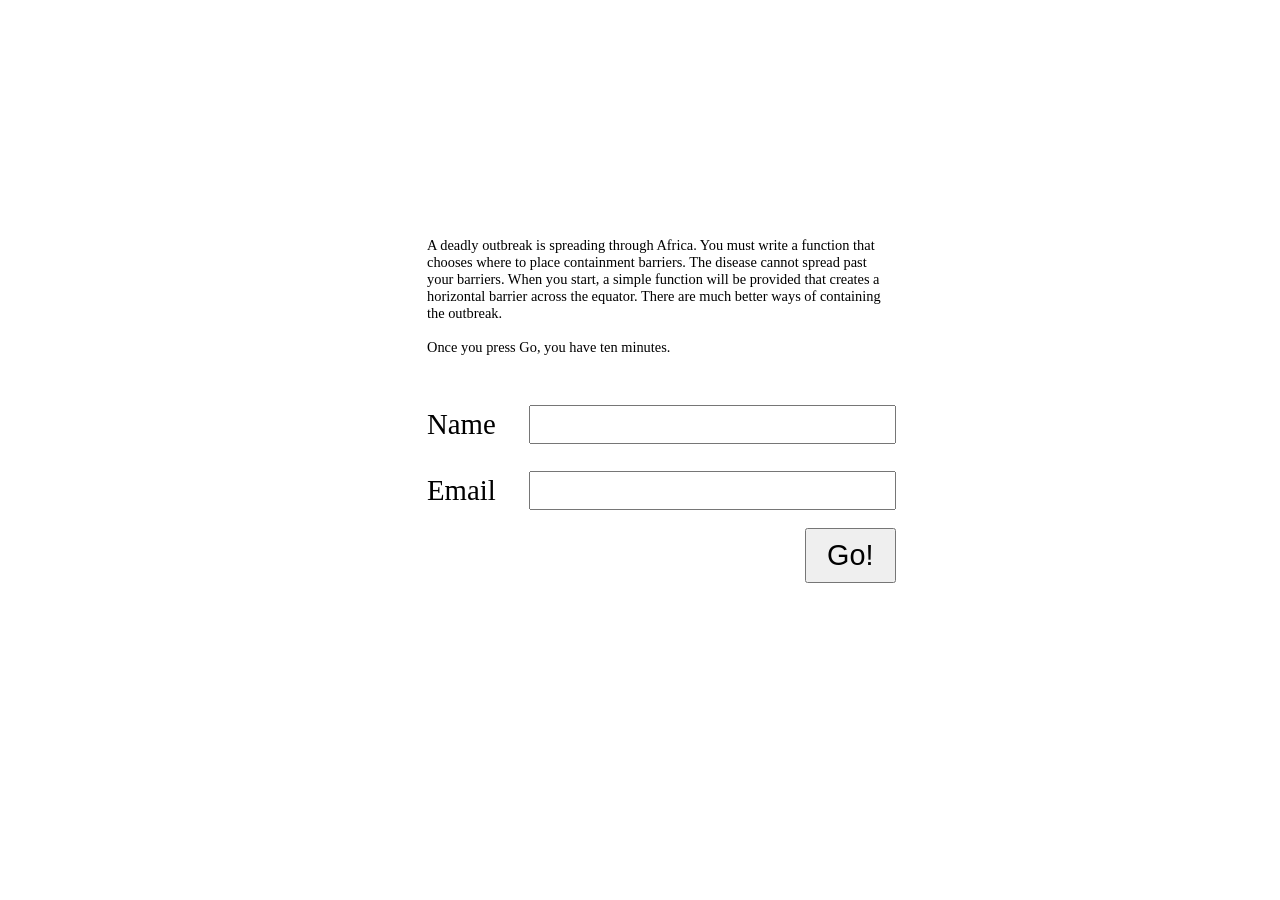
==== commit 0771db34: "Updated logo, shrunk map by 50% New company logo added Shrunk map for better display on smaller scre" ====
--- a/static/game.html
+++ b/static/game.html
@@ -46,7 +46,7 @@
 			</td>
 			<td class='mapPane'>
 				<div class='logo-outer'><div id='logo' class='logo'></div></div>
-				<canvas id='map' class='map' width='512' height='512'></canvas>
+				<canvas id='map' class='map' width='256' height='256'></canvas>
 				<div><label>Simulation delay <input id='pause' size='5' value='0'></input>ms</label></div>
 				<div><label>Random seed <input id='seed' size='5' value='0'></input></label></div>
 				<div id='status1' class='status1'>&nbsp;</div>
--- a/static/develop.css
+++ b/static/develop.css
@@ -84,9 +84,10 @@
 
 .logo {
 	width: 300px;
-	height: 104px;
-	background-image: url("/static/logo-small.png");
-	margin-bottom: 30px;
+	height: 113px;
+	background-image: url("/static/LogoRGB_IMQS Logo Gray-small.png");
+	margin-bottom: 12px;
+	margin-right: 19px;
 	display: inline-block;
 }
 
@@ -113,7 +114,7 @@
 
 .status2 {
 	display: inline-block;
-	width: 25em;
+	width: 45em;
 	margin: 0em 2em;
 	font-size: 12pt;
 }
@@ -143,19 +144,20 @@
 }
 
 .leaderboard-map-canvas {
-	width: 120px;
-	height: 120px;
+	width: 100px;
+	height: 100px;
 }
 
 .leaderboard-name {
-	font-size: 50px;
+	font-size: 30px;
 	vertical-align: middle;
 	color:gray;
 	border-bottom: 1px solid darkgray;
+	margin-left: 20px;
 }
 
 .leaderboard-score {
-	font-size: 50px;
+	font-size: 30px;
 	vertical-align: middle;
 	color:gray;
 	border-bottom: 1px solid darkgray;
